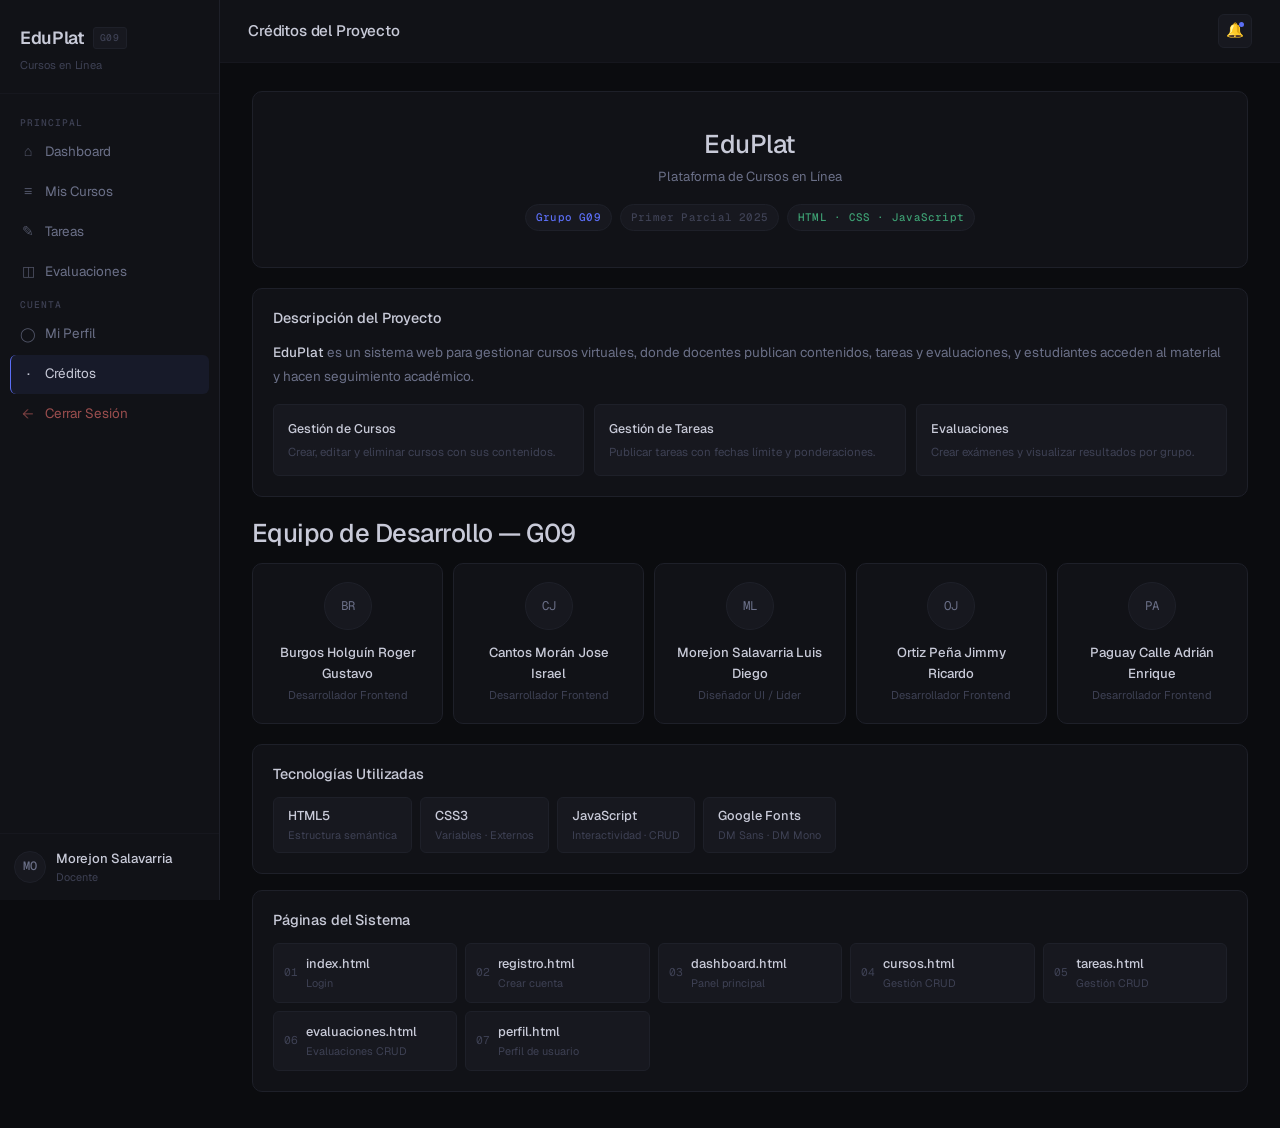
==== Creditos.html @ 410a4b54 "Add files via upload" ====
<!DOCTYPE html>
<html lang="es">
<head>
  <meta charset="UTF-8" />
  <meta name="viewport" content="width=device-width, initial-scale=1.0" />
  <title>EduPlat — Créditos</title>
  <link rel="stylesheet" href="styles.css" />
  <style>
    .member-card {
      background: var(--surface);
      border: 1px solid var(--border);
      border-radius: var(--radius);
      padding: 18px;
      text-align: center;
      transition: border-color var(--transition);
    }
    .member-card:hover { border-color: #1e2022; }
    .member-avatar {
      width: 48px; height: 48px;
      border-radius: 50%;
      margin: 0 auto 12px;
      display: flex; align-items: center; justify-content: center;
      font-family: var(--font-mono);
      font-weight: 400;
      font-size: 0.78rem;
      color: var(--text-dim);
      background: var(--surface2);
      border: 1px solid var(--border);
    }
    .member-name { font-size: 0.82rem; font-weight: 500; margin-bottom: 3px; color: var(--text); }
    .member-role { font-size: 0.7rem; color: var(--text-muted); }
  </style>
</head>
<body>
<div class="app-layout">

  <aside class="sidebar">
    <div class="sidebar-logo">
      <div class="logo-mark">EduPlat <span>G09</span></div>
      <p>Cursos en Línea</p>
    </div>
    <nav class="sidebar-nav">
      <span class="nav-section-label">Principal</span>
      <a href="Dashboard.html" class="nav-item"><span class="icon">⌂</span> Dashboard</a>
      <a href="Cursos.html" class="nav-item"><span class="icon">≡</span> Mis Cursos</a>
      <a href="Tareas.html" class="nav-item"><span class="icon">✎</span> Tareas</a>
      <a href="Evaluaciones.html" class="nav-item"><span class="icon">◫</span> Evaluaciones</a>
      <span class="nav-section-label">Cuenta</span>
      <a href="Perfil.html" class="nav-item"><span class="icon">◯</span> Mi Perfil</a>
      <a href="Creditos.html" class="nav-item active"><span class="icon">·</span> Créditos</a>
      <a href="Index.html" class="nav-item" style="color:var(--danger);"><span class="icon">←</span> Cerrar Sesión</a>
    </nav>
    <div class="sidebar-user">
      <div class="avatar">MO</div>
      <div class="sidebar-user-info">
        <div class="name">Morejon Salavarria</div>
        <div class="role">Docente</div>
      </div>
    </div>
  </aside>

  <main class="main-content">
    <div class="topbar">
      <span class="topbar-title">Créditos del Proyecto</span>
      <div class="topbar-actions">
        <div class="notif-btn">🔔<span class="notif-dot"></span></div>
      </div>
    </div>

    <div class="page-body">

      <div class="card fade-in" style="margin-bottom:20px;padding:36px 32px;text-align:center;">
        <h1 style="font-size:1.6rem;margin-bottom:6px;">EduPlat</h1>
        <p style="font-size:0.82rem;margin-bottom:16px;">Plataforma de Cursos en Línea</p>
        <div style="display:flex;justify-content:center;gap:8px;flex-wrap:wrap;">
          <span class="badge badge-blue" style="padding:4px 10px;">Grupo G09</span>
          <span class="badge badge-muted" style="padding:4px 10px;">Primer Parcial 2025</span>
          <span class="badge badge-green" style="padding:4px 10px;">HTML · CSS · JavaScript</span>
        </div>
      </div>

      <div class="card fade-in fade-in-1" style="margin-bottom:20px;">
        <h3 class="card-title" style="margin-bottom:14px;">Descripción del Proyecto</h3>
        <p style="line-height:1.75;font-size:0.84rem;">
          <strong style="color:var(--text);font-weight:500;">EduPlat</strong> es un sistema web para gestionar cursos virtuales, donde docentes publican contenidos, tareas y evaluaciones, y estudiantes acceden al material y hacen seguimiento académico.
        </p>
        <div style="margin-top:16px;display:grid;grid-template-columns:repeat(3,1fr);gap:10px;">
          <div style="background:var(--surface2);border:1px solid var(--border);border-radius:var(--radius-sm);padding:14px;">
            <div style="font-size:0.78rem;font-weight:500;margin-bottom:4px;color:var(--text);">Gestión de Cursos</div>
            <div style="font-size:0.72rem;color:var(--text-muted);">Crear, editar y eliminar cursos con sus contenidos.</div>
          </div>
          <div style="background:var(--surface2);border:1px solid var(--border);border-radius:var(--radius-sm);padding:14px;">
            <div style="font-size:0.78rem;font-weight:500;margin-bottom:4px;color:var(--text);">Gestión de Tareas</div>
            <div style="font-size:0.72rem;color:var(--text-muted);">Publicar tareas con fechas límite y ponderaciones.</div>
          </div>
          <div style="background:var(--surface2);border:1px solid var(--border);border-radius:var(--radius-sm);padding:14px;">
            <div style="font-size:0.78rem;font-weight:500;margin-bottom:4px;color:var(--text);">Evaluaciones</div>
            <div style="font-size:0.72rem;color:var(--text-muted);">Crear exámenes y visualizar resultados por grupo.</div>
          </div>
        </div>
      </div>

      <div class="fade-in fade-in-2">
        <div class="section-header" style="margin-bottom:14px;">
          <h2>Equipo de Desarrollo — G09</h2>
        </div>
        <div style="display:grid;grid-template-columns:repeat(auto-fill,minmax(160px,1fr));gap:10px;">
          <div class="member-card">
            <div class="member-avatar">BR</div>
            <div class="member-name">Burgos Holguín Roger Gustavo</div>
            <div class="member-role">Desarrollador Frontend</div>
          </div>
          <div class="member-card">
            <div class="member-avatar">CJ</div>
            <div class="member-name">Cantos Morán Jose Israel</div>
            <div class="member-role">Desarrollador Frontend</div>
          </div>
          <div class="member-card">
            <div class="member-avatar">ML</div>
            <div class="member-name">Morejon Salavarria Luis Diego</div>
            <div class="member-role">Diseñador UI / Líder</div>
          </div>
          <div class="member-card">
            <div class="member-avatar">OJ</div>
            <div class="member-name">Ortiz Peña Jimmy Ricardo</div>
            <div class="member-role">Desarrollador Frontend</div>
          </div>
          <div class="member-card">
            <div class="member-avatar">PA</div>
            <div class="member-name">Paguay Calle Adrián Enrique</div>
            <div class="member-role">Desarrollador Frontend</div>
          </div>
        </div>
      </div>

      <div class="card fade-in" style="margin-top:20px;">
        <h3 class="card-title" style="margin-bottom:14px;">Tecnologías Utilizadas</h3>
        <div style="display:flex;flex-wrap:wrap;gap:8px;">
          <div style="background:var(--surface2);border:1px solid var(--border);border-radius:var(--radius-sm);padding:8px 14px;">
            <div style="font-size:0.8rem;font-weight:500;color:var(--text);">HTML5</div>
            <div style="font-size:0.68rem;color:var(--text-muted);">Estructura semántica</div>
          </div>
          <div style="background:var(--surface2);border:1px solid var(--border);border-radius:var(--radius-sm);padding:8px 14px;">
            <div style="font-size:0.8rem;font-weight:500;color:var(--text);">CSS3</div>
            <div style="font-size:0.68rem;color:var(--text-muted);">Variables · Externos</div>
          </div>
          <div style="background:var(--surface2);border:1px solid var(--border);border-radius:var(--radius-sm);padding:8px 14px;">
            <div style="font-size:0.8rem;font-weight:500;color:var(--text);">JavaScript</div>
            <div style="font-size:0.68rem;color:var(--text-muted);">Interactividad · CRUD</div>
          </div>
          <div style="background:var(--surface2);border:1px solid var(--border);border-radius:var(--radius-sm);padding:8px 14px;">
            <div style="font-size:0.8rem;font-weight:500;color:var(--text);">Google Fonts</div>
            <div style="font-size:0.68rem;color:var(--text-muted);">DM Sans · DM Mono</div>
          </div>
        </div>
      </div>

      <div class="card fade-in" style="margin-top:16px;margin-bottom:8px;">
        <h3 class="card-title" style="margin-bottom:14px;">Páginas del Sistema</h3>
        <div style="display:grid;grid-template-columns:repeat(auto-fill,minmax(180px,1fr));gap:8px;">
          <a href="Index.html" style="display:flex;align-items:center;gap:8px;background:var(--surface2);border:1px solid var(--border);border-radius:var(--radius-sm);padding:10px;color:var(--text);transition:border-color 0.12s;" onmouseover="this.style.borderColor='#252830'" onmouseout="this.style.borderColor='var(--border)'">
            <span style="font-size:0.7rem;font-family:var(--font-mono);color:var(--text-muted);">01</span>
            <div><div style="font-size:0.8rem;font-weight:500;">index.html</div><div style="font-size:0.68rem;color:var(--text-muted);">Login</div></div>
          </a>
          <a href="Registro.html" style="display:flex;align-items:center;gap:8px;background:var(--surface2);border:1px solid var(--border);border-radius:var(--radius-sm);padding:10px;color:var(--text);transition:border-color 0.12s;" onmouseover="this.style.borderColor='#252830'" onmouseout="this.style.borderColor='var(--border)'">
            <span style="font-size:0.7rem;font-family:var(--font-mono);color:var(--text-muted);">02</span>
            <div><div style="font-size:0.8rem;font-weight:500;">registro.html</div><div style="font-size:0.68rem;color:var(--text-muted);">Crear cuenta</div></div>
          </a>
          <a href="Dashboard.html" style="display:flex;align-items:center;gap:8px;background:var(--surface2);border:1px solid var(--border);border-radius:var(--radius-sm);padding:10px;color:var(--text);transition:border-color 0.12s;" onmouseover="this.style.borderColor='#252830'" onmouseout="this.style.borderColor='var(--border)'">
            <span style="font-size:0.7rem;font-family:var(--font-mono);color:var(--text-muted);">03</span>
            <div><div style="font-size:0.8rem;font-weight:500;">dashboard.html</div><div style="font-size:0.68rem;color:var(--text-muted);">Panel principal</div></div>
          </a>
          <a href="Cursos.html" style="display:flex;align-items:center;gap:8px;background:var(--surface2);border:1px solid var(--border);border-radius:var(--radius-sm);padding:10px;color:var(--text);transition:border-color 0.12s;" onmouseover="this.style.borderColor='#252830'" onmouseout="this.style.borderColor='var(--border)'">
            <span style="font-size:0.7rem;font-family:var(--font-mono);color:var(--text-muted);">04</span>
            <div><div style="font-size:0.8rem;font-weight:500;">cursos.html</div><div style="font-size:0.68rem;color:var(--text-muted);">Gestión CRUD</div></div>
          </a>
          <a href="Tareas.html" style="display:flex;align-items:center;gap:8px;background:var(--surface2);border:1px solid var(--border);border-radius:var(--radius-sm);padding:10px;color:var(--text);transition:border-color 0.12s;" onmouseover="this.style.borderColor='#252830'" onmouseout="this.style.borderColor='var(--border)'">
            <span style="font-size:0.7rem;font-family:var(--font-mono);color:var(--text-muted);">05</span>
            <div><div style="font-size:0.8rem;font-weight:500;">tareas.html</div><div style="font-size:0.68rem;color:var(--text-muted);">Gestión CRUD</div></div>
          </a>
          <a href="Evaluaciones.html" style="display:flex;align-items:center;gap:8px;background:var(--surface2);border:1px solid var(--border);border-radius:var(--radius-sm);padding:10px;color:var(--text);transition:border-color 0.12s;" onmouseover="this.style.borderColor='#252830'" onmouseout="this.style.borderColor='var(--border)'">
            <span style="font-size:0.7rem;font-family:var(--font-mono);color:var(--text-muted);">06</span>
            <div><div style="font-size:0.8rem;font-weight:500;">evaluaciones.html</div><div style="font-size:0.68rem;color:var(--text-muted);">Evaluaciones CRUD</div></div>
          </a>
          <a href="Perfil.html" style="display:flex;align-items:center;gap:8px;background:var(--surface2);border:1px solid var(--border);border-radius:var(--radius-sm);padding:10px;color:var(--text);transition:border-color 0.12s;" onmouseover="this.style.borderColor='#252830'" onmouseout="this.style.borderColor='var(--border)'">
            <span style="font-size:0.7rem;font-family:var(--font-mono);color:var(--text-muted);">07</span>
            <div><div style="font-size:0.8rem;font-weight:500;">perfil.html</div><div style="font-size:0.68rem;color:var(--text-muted);">Perfil de usuario</div></div>
          </a>
        </div>
      </div>

    </div>
  </main>
</div>
</body>
</html>
---- styles.css ----
/* ============================================================
   PLATAFORMA DE CURSOS — G09
   Estilos Globales · Versión Minimal
   ============================================================ */

@import url('https://fonts.googleapis.com/css2?family=Geist:wght@300;400;500;600&family=Geist+Mono:wght@400;500&display=swap');

/* ── Variables ─────────────────────────────────────────────── */
:root {
  --bg:          #0b0c0f;
  --surface:     #111217;
  --surface2:    #17181f;
  --border:      #1e2029;
  --border-soft: #16171e;
  --accent:      #5b6ef5;
  --accent-dim:  rgba(91,110,245,0.08);
  --gold:        #b8943f;
  --success:     #3d9e72;
  --danger:      #9b4e4e;
  --warning:     #b07e2e;
  --text:        #c8cad8;
  --text-muted:  #3e4154;
  --text-dim:    #6b7088;
  --font-head:   'Geist', sans-serif;
  --font-body:   'Geist', sans-serif;
  --font-mono:   'Geist Mono', monospace;
  --radius:      10px;
  --radius-sm:   6px;
  --shadow:      0 1px 8px rgba(0,0,0,0.25);
  --transition:  0.14s ease;
}

/* ── Reset ─────────────────────────────────────────────────── */
*, *::before, *::after { box-sizing: border-box; margin: 0; padding: 0; }
html { scroll-behavior: smooth; }
body {
  background: var(--bg);
  color: var(--text);
  font-family: var(--font-body);
  font-size: 14px;
  line-height: 1.6;
  min-height: 100vh;
  -webkit-font-smoothing: antialiased;
}
a { color: var(--accent); text-decoration: none; transition: opacity var(--transition); }
a:hover { opacity: 0.75; }
img { max-width: 100%; display: block; }
ul { list-style: none; }

/* ── Typography ────────────────────────────────────────────── */
h1, h2, h3, h4, h5 {
  font-family: var(--font-head);
  font-weight: 500;
  line-height: 1.25;
  color: var(--text);
  letter-spacing: -0.02em;
}
h1 { font-size: clamp(1.5rem, 3vw, 2.2rem); }
h2 { font-size: clamp(1.15rem, 2.5vw, 1.6rem); }
h3 { font-size: 1.05rem; }
h4 { font-size: 0.9rem; font-weight: 500; }
p  { color: var(--text-dim); line-height: 1.65; }

/* ── Layout Helpers ────────────────────────────────────────── */
.container { max-width: 1160px; margin: 0 auto; padding: 0 24px; }
.flex { display: flex; }
.flex-center { display: flex; align-items: center; justify-content: center; }
.gap-8  { gap: 8px; }
.gap-12 { gap: 12px; }
.gap-16 { gap: 16px; }
.gap-24 { gap: 24px; }
.mt-8  { margin-top: 8px; }
.mt-16 { margin-top: 16px; }
.mt-24 { margin-top: 24px; }
.mb-24 { margin-bottom: 24px; }

/* ── App Layout ────────────────────────────────────────────── */
.app-layout {
  display: grid;
  grid-template-columns: 220px 1fr;
  min-height: 100vh;
}

/* ── Sidebar ───────────────────────────────────────────────── */
.sidebar {
  background: var(--surface);
  border-right: 1px solid var(--border);
  padding: 0;
  display: flex;
  flex-direction: column;
  position: sticky;
  top: 0;
  height: 100vh;
  overflow-y: auto;
}
.sidebar-logo {
  padding: 24px 20px 18px;
  border-bottom: 1px solid var(--border-soft);
}
.sidebar-logo .logo-mark {
  font-family: var(--font-head);
  font-size: 1.1rem;
  font-weight: 600;
  color: var(--text);
  display: flex;
  align-items: center;
  gap: 8px;
  letter-spacing: -0.02em;
}
.sidebar-logo .logo-mark span {
  background: var(--surface2);
  border: 1px solid var(--border);
  color: var(--text-muted);
  font-size: 0.6rem;
  padding: 2px 6px;
  border-radius: 3px;
  font-weight: 500;
  letter-spacing: 0.08em;
  font-family: var(--font-mono);
}
.sidebar-logo p {
  font-size: 0.7rem;
  color: var(--text-muted);
  margin-top: 4px;
}
.sidebar-nav {
  flex: 1;
  padding: 16px 10px;
}
.nav-section-label {
  font-size: 0.6rem;
  letter-spacing: 0.1em;
  text-transform: uppercase;
  color: var(--text-muted);
  padding: 0 10px;
  margin: 18px 0 6px;
  font-weight: 500;
  font-family: var(--font-mono);
}
.nav-item {
  display: flex;
  align-items: center;
  gap: 9px;
  padding: 8px 10px;
  border-radius: var(--radius-sm);
  color: var(--text-dim);
  font-size: 0.84rem;
  font-weight: 400;
  cursor: pointer;
  transition: all var(--transition);
  margin-bottom: 1px;
}
.nav-item:hover { background: var(--surface2); color: var(--text); }
.nav-item.active {
  background: var(--accent-dim);
  color: var(--text);
  border-left: 1.5px solid var(--accent);
  padding-left: 9px;
}
.nav-item .icon { width: 16px; text-align: center; font-size: 0.9rem; flex-shrink: 0; opacity: 0.7; }
.nav-item.active .icon { opacity: 1; }
.sidebar-user {
  padding: 14px;
  border-top: 1px solid var(--border-soft);
  display: flex;
  align-items: center;
  gap: 10px;
}
.avatar {
  width: 32px; height: 32px;
  border-radius: 50%;
  background: var(--surface2);
  border: 1px solid var(--border);
  display: flex; align-items: center; justify-content: center;
  font-family: var(--font-mono);
  font-weight: 500;
  font-size: 0.75rem;
  color: var(--text-dim);
  flex-shrink: 0;
}
.avatar.lg { width: 60px; height: 60px; font-size: 1.2rem; }
.sidebar-user-info .name { font-size: 0.82rem; font-weight: 500; color: var(--text); }
.sidebar-user-info .role { font-size: 0.68rem; color: var(--text-muted); }

/* ── Main Content ──────────────────────────────────────────── */
.main-content { padding: 0; overflow-x: hidden; }
.topbar {
  background: var(--surface);
  border-bottom: 1px solid var(--border-soft);
  padding: 14px 28px;
  display: flex;
  align-items: center;
  justify-content: space-between;
  position: sticky;
  top: 0;
  z-index: 100;
}
.topbar-title {
  font-family: var(--font-head);
  font-weight: 500;
  font-size: 0.95rem;
  letter-spacing: -0.01em;
}
.topbar-actions { display: flex; align-items: center; gap: 10px; }
.page-body { padding: 28px 32px; }

/* ── Cards ─────────────────────────────────────────────────── */
.card {
  background: var(--surface);
  border: 1px solid var(--border);
  border-radius: var(--radius);
  padding: 20px;
  transition: border-color var(--transition);
}
.card:hover { border-color: #23253a; }
.card-sm { padding: 14px; }
.card-header {
  display: flex;
  align-items: center;
  justify-content: space-between;
  margin-bottom: 18px;
}
.card-title { font-size: 0.9rem; font-weight: 500; letter-spacing: -0.01em; }

/* ── Stats Grid ────────────────────────────────────────────── */
.stats-grid {
  display: grid;
  grid-template-columns: repeat(auto-fit, minmax(190px, 1fr));
  gap: 12px;
  margin-bottom: 24px;
}
.stat-card {
  background: var(--surface);
  border: 1px solid var(--border);
  border-radius: var(--radius);
  padding: 18px;
  display: flex;
  flex-direction: column;
  gap: 6px;
}
.stat-icon {
  width: 32px; height: 32px;
  border-radius: var(--radius-sm);
  display: flex; align-items: center; justify-content: center;
  font-size: 0.95rem;
  margin-bottom: 2px;
  background: var(--surface2);
  border: 1px solid var(--border);
}
.stat-icon.blue  { color: var(--accent); }
.stat-icon.gold  { color: var(--gold); }
.stat-icon.green { color: var(--success); }
.stat-icon.red   { color: var(--danger); }
.stat-value {
  font-family: var(--font-mono);
  font-size: 1.7rem;
  font-weight: 400;
  color: var(--text);
  line-height: 1;
  letter-spacing: -0.03em;
}
.stat-label { font-size: 0.75rem; color: var(--text-muted); }

/* ── Buttons ───────────────────────────────────────────────── */
.btn {
  display: inline-flex;
  align-items: center;
  gap: 6px;
  padding: 7px 14px;
  border-radius: var(--radius-sm);
  font-family: var(--font-body);
  font-size: 0.82rem;
  font-weight: 400;
  cursor: pointer;
  border: none;
  transition: all var(--transition);
  white-space: nowrap;
}
.btn-primary { background: var(--accent); color: #fff; }
.btn-primary:hover { background: #4c5fe0; color: #fff; opacity: 1; }
.btn-ghost {
  background: transparent;
  color: var(--text-dim);
  border: 1px solid var(--border);
}
.btn-ghost:hover { background: var(--surface2); color: var(--text); }
.btn-danger  { background: transparent; color: var(--danger);  border: 1px solid var(--border); }
.btn-danger:hover  { border-color: var(--danger); background: var(--surface2); }
.btn-success { background: transparent; color: var(--success); border: 1px solid var(--border); }
.btn-success:hover { border-color: var(--success); background: var(--surface2); }
.btn-warning { background: transparent; color: var(--warning); border: 1px solid var(--border); }
.btn-warning:hover { border-color: var(--warning); background: var(--surface2); }
.btn-sm   { padding: 5px 10px; font-size: 0.76rem; }
.btn-icon { padding: 7px; border-radius: var(--radius-sm); }

/* ── Forms ─────────────────────────────────────────────────── */
.form-group { margin-bottom: 16px; }
.form-label {
  display: block;
  font-size: 0.76rem;
  font-weight: 400;
  color: var(--text-dim);
  margin-bottom: 5px;
  letter-spacing: 0.01em;
}
.form-control {
  width: 100%;
  background: var(--surface2);
  border: 1px solid var(--border);
  border-radius: var(--radius-sm);
  padding: 9px 12px;
  color: var(--text);
  font-family: var(--font-body);
  font-size: 0.84rem;
  transition: border-color var(--transition);
  outline: none;
}
.form-control:focus { border-color: var(--accent); }
.form-control::placeholder { color: var(--text-muted); }
select.form-control { cursor: pointer; }
textarea.form-control { resize: vertical; min-height: 90px; }
.form-grid { display: grid; grid-template-columns: 1fr 1fr; gap: 14px; }
.form-actions { display: flex; gap: 10px; justify-content: flex-end; margin-top: 22px; }

/* ── Tables ────────────────────────────────────────────────── */
.table-wrapper { overflow-x: auto; }
table { width: 100%; border-collapse: collapse; font-size: 0.84rem; }
thead th {
  text-align: left;
  padding: 10px 14px;
  font-size: 0.68rem;
  font-weight: 500;
  text-transform: uppercase;
  letter-spacing: 0.08em;
  color: var(--text-muted);
  border-bottom: 1px solid var(--border);
  font-family: var(--font-mono);
}
tbody tr {
  border-bottom: 1px solid var(--border-soft);
  transition: background var(--transition);
}
tbody tr:hover { background: var(--surface2); }
tbody td {
  padding: 12px 14px;
  color: var(--text-dim);
  vertical-align: middle;
}
.td-main { color: var(--text); font-weight: 500; }
.table-actions { display: flex; gap: 5px; }

/* ── Badges ────────────────────────────────────────────────── */
.badge {
  display: inline-flex;
  align-items: center;
  padding: 2px 8px;
  border-radius: 100px;
  font-size: 0.68rem;
  font-weight: 500;
  letter-spacing: 0.02em;
  background: var(--surface2);
  border: 1px solid var(--border);
  font-family: var(--font-mono);
}
.badge-blue  { color: var(--accent); }
.badge-green { color: var(--success); }
.badge-red   { color: var(--danger); }
.badge-gold  { color: var(--gold); }
.badge-muted { color: var(--text-muted); }

/* ── Progress ──────────────────────────────────────────────── */
.progress-bar {
  height: 3px;
  background: var(--surface2);
  border-radius: 2px;
  overflow: hidden;
  margin-top: 5px;
}
.progress-fill {
  height: 100%;
  border-radius: 2px;
  background: var(--accent);
  transition: width 0.5s ease;
}
.progress-fill.green { background: var(--success); }
.progress-fill.gold  { background: var(--gold); }

/* ── Modal ─────────────────────────────────────────────────── */
.modal-overlay {
  display: none;
  position: fixed; inset: 0;
  background: rgba(0,0,0,0.55);
  z-index: 1000;
  align-items: center;
  justify-content: center;
  backdrop-filter: blur(2px);
}
.modal-overlay.open { display: flex; }
.modal {
  background: var(--surface);
  border: 1px solid var(--border);
  border-radius: 12px;
  padding: 28px;
  width: 100%;
  max-width: 500px;
  box-shadow: var(--shadow);
  animation: slideUp 0.18s ease;
}
.modal-header {
  display: flex;
  justify-content: space-between;
  align-items: flex-start;
  margin-bottom: 20px;
}
.modal-close {
  background: none; border: none;
  color: var(--text-muted); cursor: pointer;
  font-size: 1rem; padding: 4px;
  transition: color var(--transition);
}
.modal-close:hover { color: var(--text); }
@keyframes slideUp {
  from { transform: translateY(10px); opacity: 0; }
  to   { transform: translateY(0);    opacity: 1; }
}

/* ── Breadcrumb ────────────────────────────────────────────── */
.breadcrumb {
  display: flex; align-items: center; gap: 6px;
  font-size: 0.76rem; color: var(--text-muted);
  margin-bottom: 18px;
  font-family: var(--font-mono);
}
.breadcrumb a { color: var(--text-muted); }
.breadcrumb a:hover { color: var(--text-dim); opacity: 1; }
.breadcrumb .current { color: var(--text-dim); }

/* ── Search Bar ────────────────────────────────────────────── */
.search-bar {
  display: flex;
  align-items: center;
  gap: 7px;
  background: var(--surface2);
  border: 1px solid var(--border);
  border-radius: var(--radius-sm);
  padding: 7px 12px;
  transition: border-color var(--transition);
}
.search-bar:focus-within { border-color: #2a2d40; }
.search-bar input {
  background: none; border: none; outline: none;
  color: var(--text); font-family: var(--font-body);
  font-size: 0.84rem; min-width: 160px;
}
.search-bar input::placeholder { color: var(--text-muted); }
.search-icon { color: var(--text-muted); font-size: 0.82rem; }

/* ── Notification Btn ──────────────────────────────────────── */
.notif-btn {
  position: relative;
  background: var(--surface2);
  border: 1px solid var(--border);
  border-radius: var(--radius-sm);
  width: 34px; height: 34px;
  display: flex; align-items: center; justify-content: center;
  cursor: pointer; color: var(--text-dim);
  font-size: 0.9rem; transition: all var(--transition);
}
.notif-btn:hover { color: var(--text); }
.notif-dot {
  position: absolute; top: 7px; right: 7px;
  width: 5px; height: 5px;
  background: var(--accent);
  border-radius: 50%;
}

/* ── Course Card ───────────────────────────────────────────── */
.courses-grid {
  display: grid;
  grid-template-columns: repeat(auto-fill, minmax(260px, 1fr));
  gap: 16px;
}
.course-card {
  background: var(--surface);
  border: 1px solid var(--border);
  border-radius: var(--radius);
  overflow: hidden;
  transition: border-color var(--transition);
  cursor: pointer;
}
.course-card:hover { border-color: #23253a; }
.course-thumb {
  height: 100px;
  display: flex; align-items: center; justify-content: center;
  font-size: 2rem;
  background: var(--surface2);
  border-bottom: 1px solid var(--border-soft);
}
.course-body { padding: 16px; }
.course-meta {
  display: flex; align-items: center; justify-content: space-between;
  margin-bottom: 6px;
}
.course-title { font-size: 0.88rem; font-weight: 500; margin-bottom: 5px; letter-spacing: -0.01em; }
.course-desc  { font-size: 0.76rem; color: var(--text-muted); margin-bottom: 10px; line-height: 1.5; }
.course-footer {
  display: flex; align-items: center; justify-content: space-between;
  padding-top: 10px; border-top: 1px solid var(--border-soft);
  font-size: 0.74rem; color: var(--text-muted);
  font-family: var(--font-mono);
}

/* ── Tab Nav ───────────────────────────────────────────────── */
.tab-nav {
  display: flex; gap: 2px;
  background: var(--surface2);
  border-radius: var(--radius-sm);
  padding: 3px;
  margin-bottom: 22px;
  width: fit-content;
  border: 1px solid var(--border);
}
.tab-btn {
  padding: 6px 16px;
  border-radius: 5px;
  font-size: 0.8rem; font-weight: 400;
  cursor: pointer; border: none;
  background: transparent;
  color: var(--text-muted);
  font-family: var(--font-body);
  transition: all var(--transition);
}
.tab-btn.active {
  background: var(--surface);
  color: var(--text);
  box-shadow: 0 1px 3px rgba(0,0,0,0.2);
}

/* ── Section Header ────────────────────────────────────────── */
.section-header {
  display: flex; align-items: center; justify-content: space-between;
  margin-bottom: 18px;
}

/* ── Login Page ────────────────────────────────────────────── */
.login-page {
  min-height: 100vh;
  display: grid;
  grid-template-columns: 1fr 1fr;
}
.login-left {
  background: var(--surface);
  display: flex; align-items: center; justify-content: center;
  padding: 60px 44px;
  border-right: 1px solid var(--border);
}
.login-box { width: 100%; max-width: 360px; }
.login-logo {
  font-family: var(--font-head);
  font-size: 1.3rem; font-weight: 600;
  margin-bottom: 6px;
  letter-spacing: -0.03em;
}
.login-logo em { color: var(--accent); font-style: normal; }
.login-tagline { color: var(--text-muted); font-size: 0.82rem; margin-bottom: 36px; }
.login-right {
  background: var(--bg);
  display: flex; flex-direction: column;
  align-items: center; justify-content: center;
  padding: 60px;
  position: relative;
  overflow: hidden;
}
.login-hero-text { position: relative; z-index: 1; text-align: center; }
.login-hero-text h2 { font-size: 1.7rem; margin-bottom: 12px; letter-spacing: -0.03em; }
.login-hero-text p { color: var(--text-muted); max-width: 280px; margin: 0 auto; font-size: 0.84rem; }
.feature-list { margin-top: 36px; display: flex; flex-direction: column; gap: 8px; }
.feature-item {
  display: flex; align-items: center; gap: 10px;
  background: var(--surface);
  border: 1px solid var(--border);
  border-radius: var(--radius-sm);
  padding: 10px 14px;
}
.feature-item .fi { font-size: 1rem; opacity: 0.7; }
.feature-item p { font-size: 0.78rem; color: var(--text-dim); margin: 0; }
.divider { height: 1px; background: var(--border); margin: 20px 0; }

/* ── Profile Page ──────────────────────────────────────────── */
.profile-header {
  background: var(--surface);
  border: 1px solid var(--border);
  border-radius: var(--radius);
  padding: 28px;
  display: flex; align-items: center; gap: 20px;
  margin-bottom: 20px;
}
.profile-info h2 { margin-bottom: 3px; }
.profile-info p { font-size: 0.84rem; margin-bottom: 10px; }
.profile-tags { display: flex; gap: 6px; flex-wrap: wrap; }

/* ── Responsive ────────────────────────────────────────────── */
@media (max-width: 900px) {
  .app-layout { grid-template-columns: 1fr; }
  .sidebar { display: none; }
  .login-page { grid-template-columns: 1fr; }
  .login-right { display: none; }
  .form-grid { grid-template-columns: 1fr; }
  .page-body { padding: 18px; }
}

/* ── Animations ────────────────────────────────────────────── */
@keyframes fadeIn {
  from { opacity: 0; transform: translateY(6px); }
  to   { opacity: 1; transform: translateY(0); }
}
.fade-in   { animation: fadeIn 0.3s ease both; }
.fade-in-1 { animation-delay: 0.04s; }
.fade-in-2 { animation-delay: 0.08s; }
.fade-in-3 { animation-delay: 0.12s; }
.fade-in-4 { animation-delay: 0.16s; }
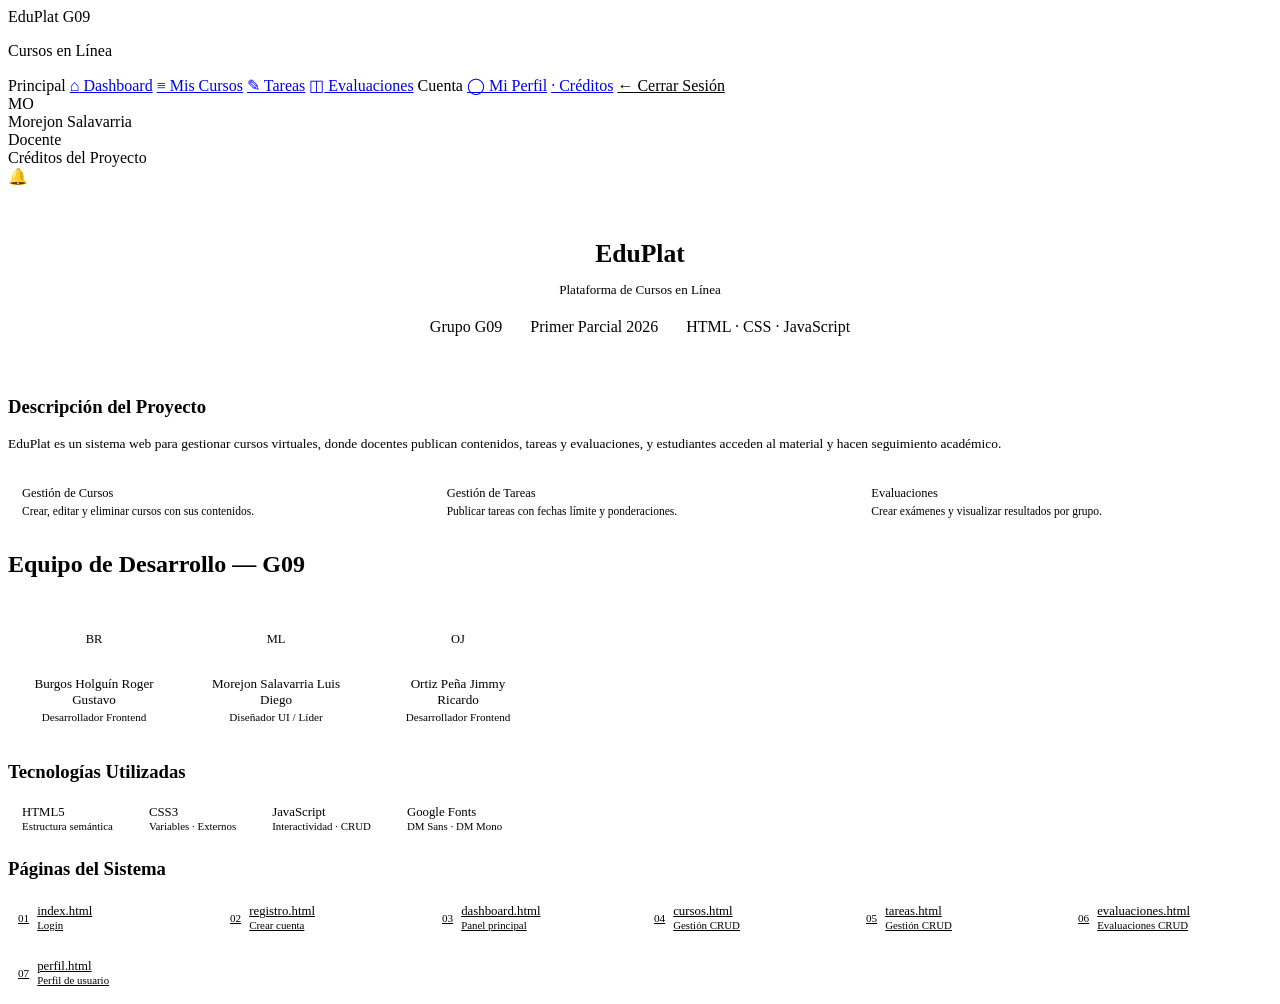
==== commit 5885dcee: "Add files via upload" ====
--- a/Creditos.html
+++ b/Creditos.html
@@ -4,7 +4,7 @@
   <meta charset="UTF-8" />
   <meta name="viewport" content="width=device-width, initial-scale=1.0" />
   <title>EduPlat — Créditos</title>
-  <link rel="stylesheet" href="styles.css" />
+  <link rel="stylesheet" href="CSS/styles.css" />
   <style>
     .member-card {
       background: var(--surface);
@@ -74,7 +74,7 @@
         <p style="font-size:0.82rem;margin-bottom:16px;">Plataforma de Cursos en Línea</p>
         <div style="display:flex;justify-content:center;gap:8px;flex-wrap:wrap;">
           <span class="badge badge-blue" style="padding:4px 10px;">Grupo G09</span>
-          <span class="badge badge-muted" style="padding:4px 10px;">Primer Parcial 2025</span>
+          <span class="badge badge-muted" style="padding:4px 10px;">Primer Parcial 2026</span>
           <span class="badge badge-green" style="padding:4px 10px;">HTML · CSS · JavaScript</span>
         </div>
       </div>
@@ -111,11 +111,6 @@
             <div class="member-role">Desarrollador Frontend</div>
           </div>
           <div class="member-card">
-            <div class="member-avatar">CJ</div>
-            <div class="member-name">Cantos Morán Jose Israel</div>
-            <div class="member-role">Desarrollador Frontend</div>
-          </div>
-          <div class="member-card">
             <div class="member-avatar">ML</div>
             <div class="member-name">Morejon Salavarria Luis Diego</div>
             <div class="member-role">Diseñador UI / Líder</div>
@@ -123,11 +118,6 @@
           <div class="member-card">
             <div class="member-avatar">OJ</div>
             <div class="member-name">Ortiz Peña Jimmy Ricardo</div>
-            <div class="member-role">Desarrollador Frontend</div>
-          </div>
-          <div class="member-card">
-            <div class="member-avatar">PA</div>
-            <div class="member-name">Paguay Calle Adrián Enrique</div>
             <div class="member-role">Desarrollador Frontend</div>
           </div>
         </div>
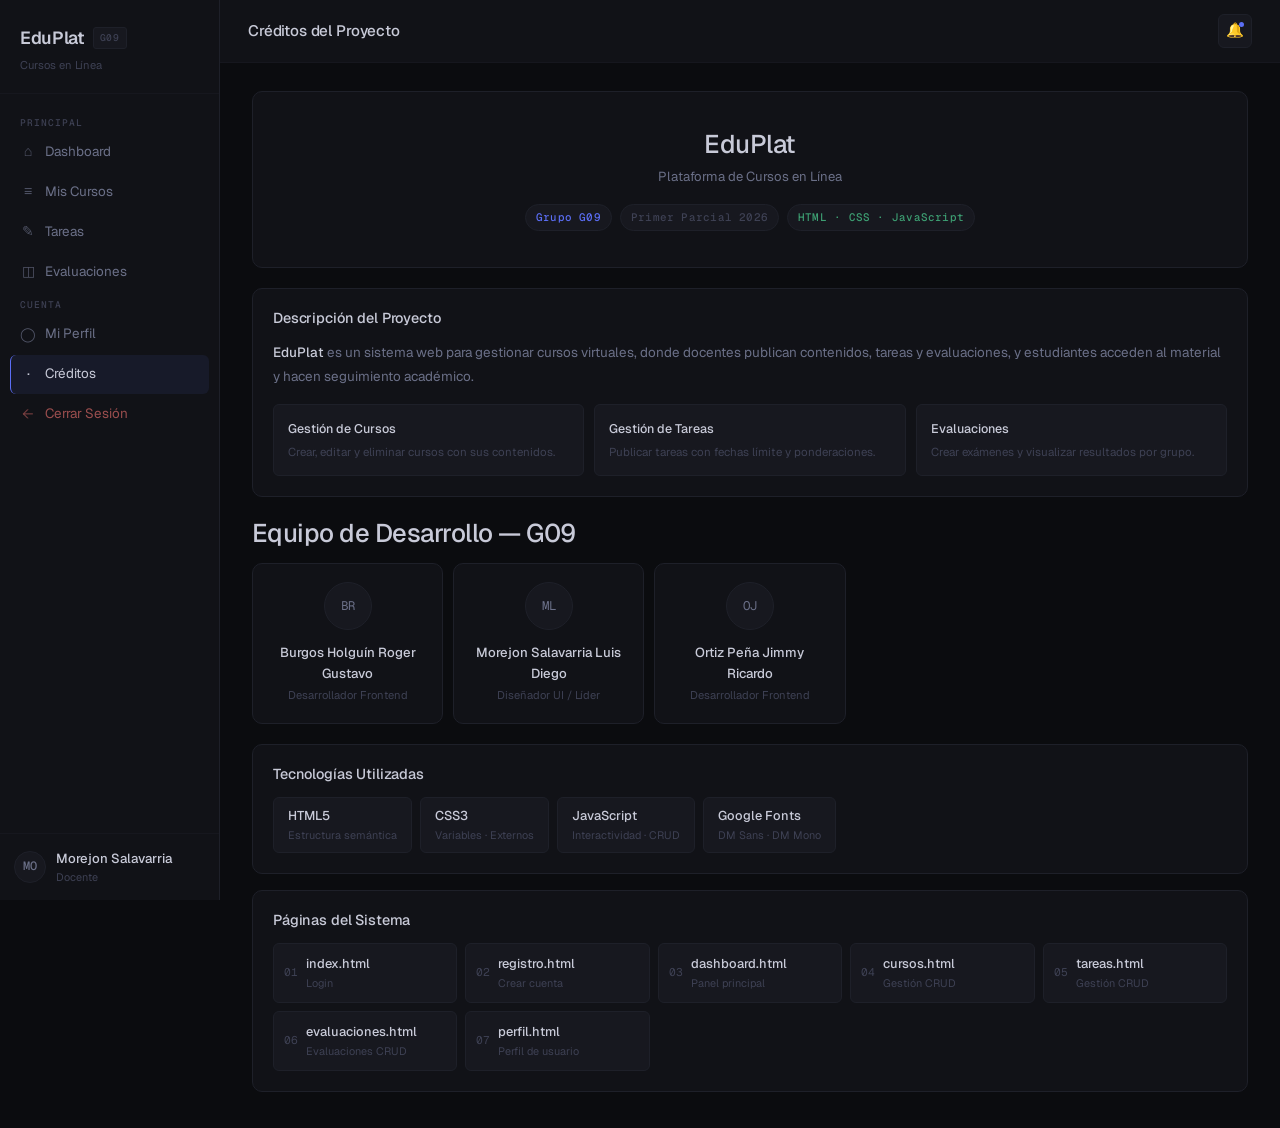
==== commit d89dcdf4: "Update Creditos.html" ====
--- a/Creditos.html
+++ b/Creditos.html
@@ -48,7 +48,7 @@
       <span class="nav-section-label">Cuenta</span>
       <a href="Perfil.html" class="nav-item"><span class="icon">◯</span> Mi Perfil</a>
       <a href="Creditos.html" class="nav-item active"><span class="icon">·</span> Créditos</a>
-      <a href="Index.html" class="nav-item" style="color:var(--danger);"><span class="icon">←</span> Cerrar Sesión</a>
+      <a href="index.html" class="nav-item" style="color:var(--danger);"><span class="icon">←</span> Cerrar Sesión</a>
     </nav>
     <div class="sidebar-user">
       <div class="avatar">MO</div>
@@ -183,4 +183,4 @@
   </main>
 </div>
 </body>
-</html>+</html>
--- a/CSS/styles.css
+++ b/CSS/styles.css
@@ -0,0 +1,621 @@
+/* ============================================================
+   PLATAFORMA DE CURSOS — G09
+   Estilos Globales · Versión Minimal
+   ============================================================ */
+
+@import url('https://fonts.googleapis.com/css2?family=Geist:wght@300;400;500;600&family=Geist+Mono:wght@400;500&display=swap');
+
+/* ── Variables ─────────────────────────────────────────────── */
+:root {
+  --bg:          #0b0c0f;
+  --surface:     #111217;
+  --surface2:    #17181f;
+  --border:      #1e2029;
+  --border-soft: #16171e;
+  --accent:      #5b6ef5;
+  --accent-dim:  rgba(91,110,245,0.08);
+  --gold:        #b8943f;
+  --success:     #3d9e72;
+  --danger:      #9b4e4e;
+  --warning:     #b07e2e;
+  --text:        #c8cad8;
+  --text-muted:  #3e4154;
+  --text-dim:    #6b7088;
+  --font-head:   'Geist', sans-serif;
+  --font-body:   'Geist', sans-serif;
+  --font-mono:   'Geist Mono', monospace;
+  --radius:      10px;
+  --radius-sm:   6px;
+  --shadow:      0 1px 8px rgba(0,0,0,0.25);
+  --transition:  0.14s ease;
+}
+
+/* ── Reset ─────────────────────────────────────────────────── */
+*, *::before, *::after { box-sizing: border-box; margin: 0; padding: 0; }
+html { scroll-behavior: smooth; }
+body {
+  background: var(--bg);
+  color: var(--text);
+  font-family: var(--font-body);
+  font-size: 14px;
+  line-height: 1.6;
+  min-height: 100vh;
+  -webkit-font-smoothing: antialiased;
+}
+a { color: var(--accent); text-decoration: none; transition: opacity var(--transition); }
+a:hover { opacity: 0.75; }
+img { max-width: 100%; display: block; }
+ul { list-style: none; }
+
+/* ── Typography ────────────────────────────────────────────── */
+h1, h2, h3, h4, h5 {
+  font-family: var(--font-head);
+  font-weight: 500;
+  line-height: 1.25;
+  color: var(--text);
+  letter-spacing: -0.02em;
+}
+h1 { font-size: clamp(1.5rem, 3vw, 2.2rem); }
+h2 { font-size: clamp(1.15rem, 2.5vw, 1.6rem); }
+h3 { font-size: 1.05rem; }
+h4 { font-size: 0.9rem; font-weight: 500; }
+p  { color: var(--text-dim); line-height: 1.65; }
+
+/* ── Layout Helpers ────────────────────────────────────────── */
+.container { max-width: 1160px; margin: 0 auto; padding: 0 24px; }
+.flex { display: flex; }
+.flex-center { display: flex; align-items: center; justify-content: center; }
+.gap-8  { gap: 8px; }
+.gap-12 { gap: 12px; }
+.gap-16 { gap: 16px; }
+.gap-24 { gap: 24px; }
+.mt-8  { margin-top: 8px; }
+.mt-16 { margin-top: 16px; }
+.mt-24 { margin-top: 24px; }
+.mb-24 { margin-bottom: 24px; }
+
+/* ── App Layout ────────────────────────────────────────────── */
+.app-layout {
+  display: grid;
+  grid-template-columns: 220px 1fr;
+  min-height: 100vh;
+}
+
+/* ── Sidebar ───────────────────────────────────────────────── */
+.sidebar {
+  background: var(--surface);
+  border-right: 1px solid var(--border);
+  padding: 0;
+  display: flex;
+  flex-direction: column;
+  position: sticky;
+  top: 0;
+  height: 100vh;
+  overflow-y: auto;
+}
+.sidebar-logo {
+  padding: 24px 20px 18px;
+  border-bottom: 1px solid var(--border-soft);
+}
+.sidebar-logo .logo-mark {
+  font-family: var(--font-head);
+  font-size: 1.1rem;
+  font-weight: 600;
+  color: var(--text);
+  display: flex;
+  align-items: center;
+  gap: 8px;
+  letter-spacing: -0.02em;
+}
+.sidebar-logo .logo-mark span {
+  background: var(--surface2);
+  border: 1px solid var(--border);
+  color: var(--text-muted);
+  font-size: 0.6rem;
+  padding: 2px 6px;
+  border-radius: 3px;
+  font-weight: 500;
+  letter-spacing: 0.08em;
+  font-family: var(--font-mono);
+}
+.sidebar-logo p {
+  font-size: 0.7rem;
+  color: var(--text-muted);
+  margin-top: 4px;
+}
+.sidebar-nav {
+  flex: 1;
+  padding: 16px 10px;
+}
+.nav-section-label {
+  font-size: 0.6rem;
+  letter-spacing: 0.1em;
+  text-transform: uppercase;
+  color: var(--text-muted);
+  padding: 0 10px;
+  margin: 18px 0 6px;
+  font-weight: 500;
+  font-family: var(--font-mono);
+}
+.nav-item {
+  display: flex;
+  align-items: center;
+  gap: 9px;
+  padding: 8px 10px;
+  border-radius: var(--radius-sm);
+  color: var(--text-dim);
+  font-size: 0.84rem;
+  font-weight: 400;
+  cursor: pointer;
+  transition: all var(--transition);
+  margin-bottom: 1px;
+}
+.nav-item:hover { background: var(--surface2); color: var(--text); }
+.nav-item.active {
+  background: var(--accent-dim);
+  color: var(--text);
+  border-left: 1.5px solid var(--accent);
+  padding-left: 9px;
+}
+.nav-item .icon { width: 16px; text-align: center; font-size: 0.9rem; flex-shrink: 0; opacity: 0.7; }
+.nav-item.active .icon { opacity: 1; }
+.sidebar-user {
+  padding: 14px;
+  border-top: 1px solid var(--border-soft);
+  display: flex;
+  align-items: center;
+  gap: 10px;
+}
+.avatar {
+  width: 32px; height: 32px;
+  border-radius: 50%;
+  background: var(--surface2);
+  border: 1px solid var(--border);
+  display: flex; align-items: center; justify-content: center;
+  font-family: var(--font-mono);
+  font-weight: 500;
+  font-size: 0.75rem;
+  color: var(--text-dim);
+  flex-shrink: 0;
+}
+.avatar.lg { width: 60px; height: 60px; font-size: 1.2rem; }
+.sidebar-user-info .name { font-size: 0.82rem; font-weight: 500; color: var(--text); }
+.sidebar-user-info .role { font-size: 0.68rem; color: var(--text-muted); }
+
+/* ── Main Content ──────────────────────────────────────────── */
+.main-content { padding: 0; overflow-x: hidden; }
+.topbar {
+  background: var(--surface);
+  border-bottom: 1px solid var(--border-soft);
+  padding: 14px 28px;
+  display: flex;
+  align-items: center;
+  justify-content: space-between;
+  position: sticky;
+  top: 0;
+  z-index: 100;
+}
+.topbar-title {
+  font-family: var(--font-head);
+  font-weight: 500;
+  font-size: 0.95rem;
+  letter-spacing: -0.01em;
+}
+.topbar-actions { display: flex; align-items: center; gap: 10px; }
+.page-body { padding: 28px 32px; }
+
+/* ── Cards ─────────────────────────────────────────────────── */
+.card {
+  background: var(--surface);
+  border: 1px solid var(--border);
+  border-radius: var(--radius);
+  padding: 20px;
+  transition: border-color var(--transition);
+}
+.card:hover { border-color: #23253a; }
+.card-sm { padding: 14px; }
+.card-header {
+  display: flex;
+  align-items: center;
+  justify-content: space-between;
+  margin-bottom: 18px;
+}
+.card-title { font-size: 0.9rem; font-weight: 500; letter-spacing: -0.01em; }
+
+/* ── Stats Grid ────────────────────────────────────────────── */
+.stats-grid {
+  display: grid;
+  grid-template-columns: repeat(auto-fit, minmax(190px, 1fr));
+  gap: 12px;
+  margin-bottom: 24px;
+}
+.stat-card {
+  background: var(--surface);
+  border: 1px solid var(--border);
+  border-radius: var(--radius);
+  padding: 18px;
+  display: flex;
+  flex-direction: column;
+  gap: 6px;
+}
+.stat-icon {
+  width: 32px; height: 32px;
+  border-radius: var(--radius-sm);
+  display: flex; align-items: center; justify-content: center;
+  font-size: 0.95rem;
+  margin-bottom: 2px;
+  background: var(--surface2);
+  border: 1px solid var(--border);
+}
+.stat-icon.blue  { color: var(--accent); }
+.stat-icon.gold  { color: var(--gold); }
+.stat-icon.green { color: var(--success); }
+.stat-icon.red   { color: var(--danger); }
+.stat-value {
+  font-family: var(--font-mono);
+  font-size: 1.7rem;
+  font-weight: 400;
+  color: var(--text);
+  line-height: 1;
+  letter-spacing: -0.03em;
+}
+.stat-label { font-size: 0.75rem; color: var(--text-muted); }
+
+/* ── Buttons ───────────────────────────────────────────────── */
+.btn {
+  display: inline-flex;
+  align-items: center;
+  gap: 6px;
+  padding: 7px 14px;
+  border-radius: var(--radius-sm);
+  font-family: var(--font-body);
+  font-size: 0.82rem;
+  font-weight: 400;
+  cursor: pointer;
+  border: none;
+  transition: all var(--transition);
+  white-space: nowrap;
+}
+.btn-primary { background: var(--accent); color: #fff; }
+.btn-primary:hover { background: #4c5fe0; color: #fff; opacity: 1; }
+.btn-ghost {
+  background: transparent;
+  color: var(--text-dim);
+  border: 1px solid var(--border);
+}
+.btn-ghost:hover { background: var(--surface2); color: var(--text); }
+.btn-danger  { background: transparent; color: var(--danger);  border: 1px solid var(--border); }
+.btn-danger:hover  { border-color: var(--danger); background: var(--surface2); }
+.btn-success { background: transparent; color: var(--success); border: 1px solid var(--border); }
+.btn-success:hover { border-color: var(--success); background: var(--surface2); }
+.btn-warning { background: transparent; color: var(--warning); border: 1px solid var(--border); }
+.btn-warning:hover { border-color: var(--warning); background: var(--surface2); }
+.btn-sm   { padding: 5px 10px; font-size: 0.76rem; }
+.btn-icon { padding: 7px; border-radius: var(--radius-sm); }
+
+/* ── Forms ─────────────────────────────────────────────────── */
+.form-group { margin-bottom: 16px; }
+.form-label {
+  display: block;
+  font-size: 0.76rem;
+  font-weight: 400;
+  color: var(--text-dim);
+  margin-bottom: 5px;
+  letter-spacing: 0.01em;
+}
+.form-control {
+  width: 100%;
+  background: var(--surface2);
+  border: 1px solid var(--border);
+  border-radius: var(--radius-sm);
+  padding: 9px 12px;
+  color: var(--text);
+  font-family: var(--font-body);
+  font-size: 0.84rem;
+  transition: border-color var(--transition);
+  outline: none;
+}
+.form-control:focus { border-color: var(--accent); }
+.form-control::placeholder { color: var(--text-muted); }
+select.form-control { cursor: pointer; }
+textarea.form-control { resize: vertical; min-height: 90px; }
+.form-grid { display: grid; grid-template-columns: 1fr 1fr; gap: 14px; }
+.form-actions { display: flex; gap: 10px; justify-content: flex-end; margin-top: 22px; }
+
+/* ── Tables ────────────────────────────────────────────────── */
+.table-wrapper { overflow-x: auto; }
+table { width: 100%; border-collapse: collapse; font-size: 0.84rem; }
+thead th {
+  text-align: left;
+  padding: 10px 14px;
+  font-size: 0.68rem;
+  font-weight: 500;
+  text-transform: uppercase;
+  letter-spacing: 0.08em;
+  color: var(--text-muted);
+  border-bottom: 1px solid var(--border);
+  font-family: var(--font-mono);
+}
+tbody tr {
+  border-bottom: 1px solid var(--border-soft);
+  transition: background var(--transition);
+}
+tbody tr:hover { background: var(--surface2); }
+tbody td {
+  padding: 12px 14px;
+  color: var(--text-dim);
+  vertical-align: middle;
+}
+.td-main { color: var(--text); font-weight: 500; }
+.table-actions { display: flex; gap: 5px; }
+
+/* ── Badges ────────────────────────────────────────────────── */
+.badge {
+  display: inline-flex;
+  align-items: center;
+  padding: 2px 8px;
+  border-radius: 100px;
+  font-size: 0.68rem;
+  font-weight: 500;
+  letter-spacing: 0.02em;
+  background: var(--surface2);
+  border: 1px solid var(--border);
+  font-family: var(--font-mono);
+}
+.badge-blue  { color: var(--accent); }
+.badge-green { color: var(--success); }
+.badge-red   { color: var(--danger); }
+.badge-gold  { color: var(--gold); }
+.badge-muted { color: var(--text-muted); }
+
+/* ── Progress ──────────────────────────────────────────────── */
+.progress-bar {
+  height: 3px;
+  background: var(--surface2);
+  border-radius: 2px;
+  overflow: hidden;
+  margin-top: 5px;
+}
+.progress-fill {
+  height: 100%;
+  border-radius: 2px;
+  background: var(--accent);
+  transition: width 0.5s ease;
+}
+.progress-fill.green { background: var(--success); }
+.progress-fill.gold  { background: var(--gold); }
+
+/* ── Modal ─────────────────────────────────────────────────── */
+.modal-overlay {
+  display: none;
+  position: fixed; inset: 0;
+  background: rgba(0,0,0,0.55);
+  z-index: 1000;
+  align-items: center;
+  justify-content: center;
+  backdrop-filter: blur(2px);
+}
+.modal-overlay.open { display: flex; }
+.modal {
+  background: var(--surface);
+  border: 1px solid var(--border);
+  border-radius: 12px;
+  padding: 28px;
+  width: 100%;
+  max-width: 500px;
+  box-shadow: var(--shadow);
+  animation: slideUp 0.18s ease;
+}
+.modal-header {
+  display: flex;
+  justify-content: space-between;
+  align-items: flex-start;
+  margin-bottom: 20px;
+}
+.modal-close {
+  background: none; border: none;
+  color: var(--text-muted); cursor: pointer;
+  font-size: 1rem; padding: 4px;
+  transition: color var(--transition);
+}
+.modal-close:hover { color: var(--text); }
+@keyframes slideUp {
+  from { transform: translateY(10px); opacity: 0; }
+  to   { transform: translateY(0);    opacity: 1; }
+}
+
+/* ── Breadcrumb ────────────────────────────────────────────── */
+.breadcrumb {
+  display: flex; align-items: center; gap: 6px;
+  font-size: 0.76rem; color: var(--text-muted);
+  margin-bottom: 18px;
+  font-family: var(--font-mono);
+}
+.breadcrumb a { color: var(--text-muted); }
+.breadcrumb a:hover { color: var(--text-dim); opacity: 1; }
+.breadcrumb .current { color: var(--text-dim); }
+
+/* ── Search Bar ────────────────────────────────────────────── */
+.search-bar {
+  display: flex;
+  align-items: center;
+  gap: 7px;
+  background: var(--surface2);
+  border: 1px solid var(--border);
+  border-radius: var(--radius-sm);
+  padding: 7px 12px;
+  transition: border-color var(--transition);
+}
+.search-bar:focus-within { border-color: #2a2d40; }
+.search-bar input {
+  background: none; border: none; outline: none;
+  color: var(--text); font-family: var(--font-body);
+  font-size: 0.84rem; min-width: 160px;
+}
+.search-bar input::placeholder { color: var(--text-muted); }
+.search-icon { color: var(--text-muted); font-size: 0.82rem; }
+
+/* ── Notification Btn ──────────────────────────────────────── */
+.notif-btn {
+  position: relative;
+  background: var(--surface2);
+  border: 1px solid var(--border);
+  border-radius: var(--radius-sm);
+  width: 34px; height: 34px;
+  display: flex; align-items: center; justify-content: center;
+  cursor: pointer; color: var(--text-dim);
+  font-size: 0.9rem; transition: all var(--transition);
+}
+.notif-btn:hover { color: var(--text); }
+.notif-dot {
+  position: absolute; top: 7px; right: 7px;
+  width: 5px; height: 5px;
+  background: var(--accent);
+  border-radius: 50%;
+}
+
+/* ── Course Card ───────────────────────────────────────────── */
+.courses-grid {
+  display: grid;
+  grid-template-columns: repeat(auto-fill, minmax(260px, 1fr));
+  gap: 16px;
+}
+.course-card {
+  background: var(--surface);
+  border: 1px solid var(--border);
+  border-radius: var(--radius);
+  overflow: hidden;
+  transition: border-color var(--transition);
+  cursor: pointer;
+}
+.course-card:hover { border-color: #23253a; }
+.course-thumb {
+  height: 100px;
+  display: flex; align-items: center; justify-content: center;
+  font-size: 2rem;
+  background: var(--surface2);
+  border-bottom: 1px solid var(--border-soft);
+}
+.course-body { padding: 16px; }
+.course-meta {
+  display: flex; align-items: center; justify-content: space-between;
+  margin-bottom: 6px;
+}
+.course-title { font-size: 0.88rem; font-weight: 500; margin-bottom: 5px; letter-spacing: -0.01em; }
+.course-desc  { font-size: 0.76rem; color: var(--text-muted); margin-bottom: 10px; line-height: 1.5; }
+.course-footer {
+  display: flex; align-items: center; justify-content: space-between;
+  padding-top: 10px; border-top: 1px solid var(--border-soft);
+  font-size: 0.74rem; color: var(--text-muted);
+  font-family: var(--font-mono);
+}
+
+/* ── Tab Nav ───────────────────────────────────────────────── */
+.tab-nav {
+  display: flex; gap: 2px;
+  background: var(--surface2);
+  border-radius: var(--radius-sm);
+  padding: 3px;
+  margin-bottom: 22px;
+  width: fit-content;
+  border: 1px solid var(--border);
+}
+.tab-btn {
+  padding: 6px 16px;
+  border-radius: 5px;
+  font-size: 0.8rem; font-weight: 400;
+  cursor: pointer; border: none;
+  background: transparent;
+  color: var(--text-muted);
+  font-family: var(--font-body);
+  transition: all var(--transition);
+}
+.tab-btn.active {
+  background: var(--surface);
+  color: var(--text);
+  box-shadow: 0 1px 3px rgba(0,0,0,0.2);
+}
+
+/* ── Section Header ────────────────────────────────────────── */
+.section-header {
+  display: flex; align-items: center; justify-content: space-between;
+  margin-bottom: 18px;
+}
+
+/* ── Login Page ────────────────────────────────────────────── */
+.login-page {
+  min-height: 100vh;
+  display: grid;
+  grid-template-columns: 1fr 1fr;
+}
+.login-left {
+  background: var(--surface);
+  display: flex; align-items: center; justify-content: center;
+  padding: 60px 44px;
+  border-right: 1px solid var(--border);
+}
+.login-box { width: 100%; max-width: 360px; }
+.login-logo {
+  font-family: var(--font-head);
+  font-size: 1.3rem; font-weight: 600;
+  margin-bottom: 6px;
+  letter-spacing: -0.03em;
+}
+.login-logo em { color: var(--accent); font-style: normal; }
+.login-tagline { color: var(--text-muted); font-size: 0.82rem; margin-bottom: 36px; }
+.login-right {
+  background: var(--bg);
+  display: flex; flex-direction: column;
+  align-items: center; justify-content: center;
+  padding: 60px;
+  position: relative;
+  overflow: hidden;
+}
+.login-hero-text { position: relative; z-index: 1; text-align: center; }
+.login-hero-text h2 { font-size: 1.7rem; margin-bottom: 12px; letter-spacing: -0.03em; }
+.login-hero-text p { color: var(--text-muted); max-width: 280px; margin: 0 auto; font-size: 0.84rem; }
+.feature-list { margin-top: 36px; display: flex; flex-direction: column; gap: 8px; }
+.feature-item {
+  display: flex; align-items: center; gap: 10px;
+  background: var(--surface);
+  border: 1px solid var(--border);
+  border-radius: var(--radius-sm);
+  padding: 10px 14px;
+}
+.feature-item .fi { font-size: 1rem; opacity: 0.7; }
+.feature-item p { font-size: 0.78rem; color: var(--text-dim); margin: 0; }
+.divider { height: 1px; background: var(--border); margin: 20px 0; }
+
+/* ── Profile Page ──────────────────────────────────────────── */
+.profile-header {
+  background: var(--surface);
+  border: 1px solid var(--border);
+  border-radius: var(--radius);
+  padding: 28px;
+  display: flex; align-items: center; gap: 20px;
+  margin-bottom: 20px;
+}
+.profile-info h2 { margin-bottom: 3px; }
+.profile-info p { font-size: 0.84rem; margin-bottom: 10px; }
+.profile-tags { display: flex; gap: 6px; flex-wrap: wrap; }
+
+/* ── Responsive ────────────────────────────────────────────── */
+@media (max-width: 900px) {
+  .app-layout { grid-template-columns: 1fr; }
+  .sidebar { display: none; }
+  .login-page { grid-template-columns: 1fr; }
+  .login-right { display: none; }
+  .form-grid { grid-template-columns: 1fr; }
+  .page-body { padding: 18px; }
+}
+
+/* ── Animations ────────────────────────────────────────────── */
+@keyframes fadeIn {
+  from { opacity: 0; transform: translateY(6px); }
+  to   { opacity: 1; transform: translateY(0); }
+}
+.fade-in   { animation: fadeIn 0.3s ease both; }
+.fade-in-1 { animation-delay: 0.04s; }
+.fade-in-2 { animation-delay: 0.08s; }
+.fade-in-3 { animation-delay: 0.12s; }
+.fade-in-4 { animation-delay: 0.16s; }
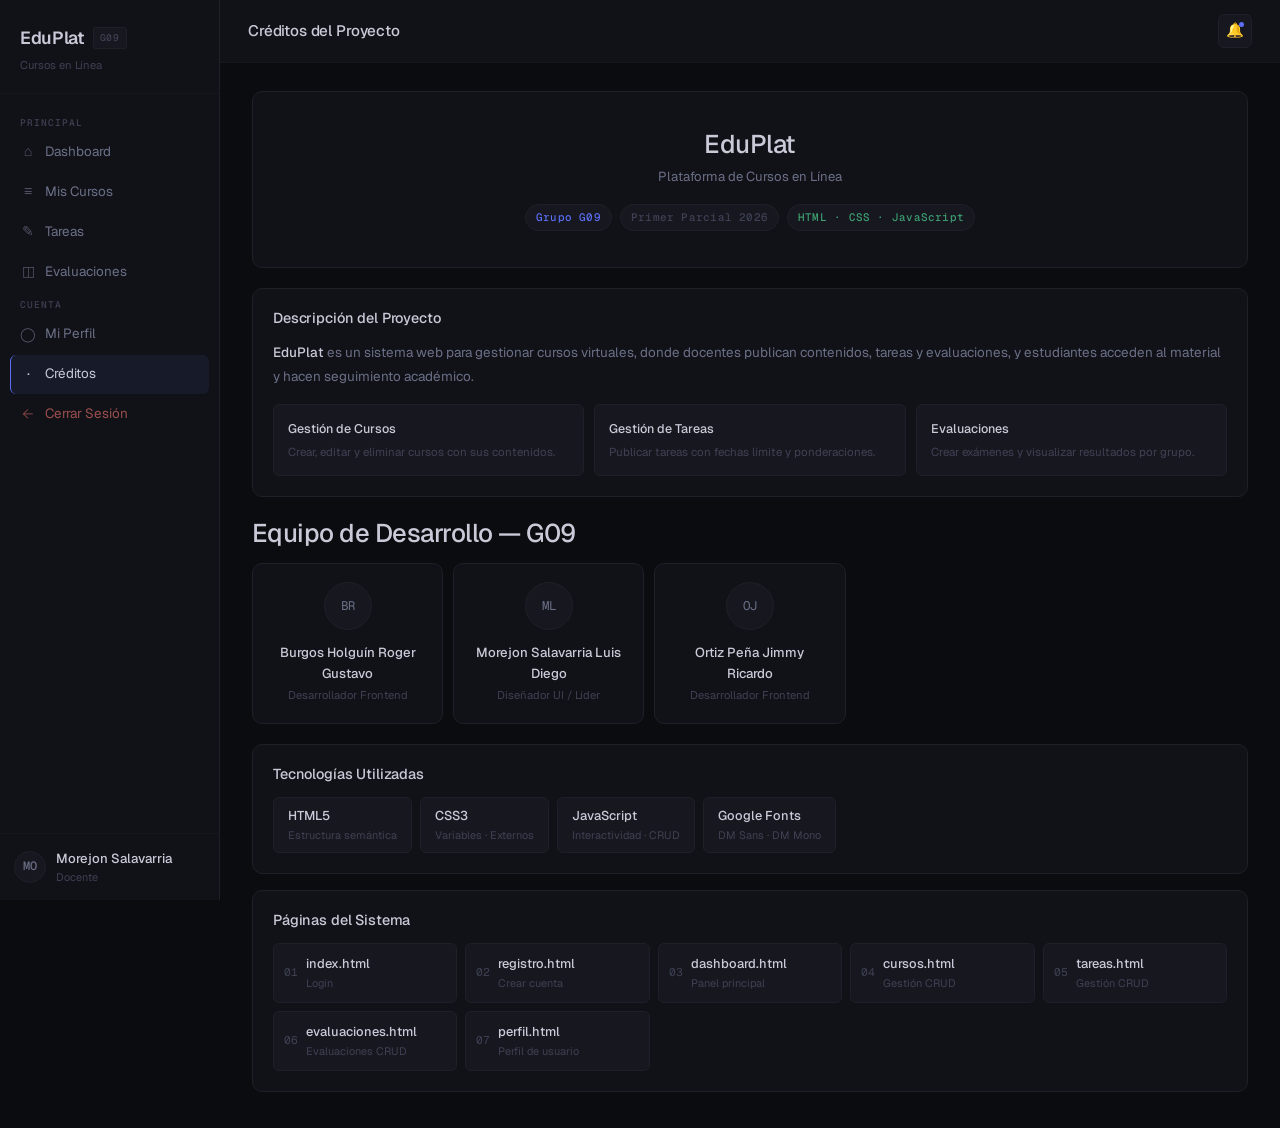
==== commit d17be782: "Update Creditos.html" ====
--- a/Creditos.html
+++ b/Creditos.html
@@ -148,7 +148,7 @@
       <div class="card fade-in" style="margin-top:16px;margin-bottom:8px;">
         <h3 class="card-title" style="margin-bottom:14px;">Páginas del Sistema</h3>
         <div style="display:grid;grid-template-columns:repeat(auto-fill,minmax(180px,1fr));gap:8px;">
-          <a href="Index.html" style="display:flex;align-items:center;gap:8px;background:var(--surface2);border:1px solid var(--border);border-radius:var(--radius-sm);padding:10px;color:var(--text);transition:border-color 0.12s;" onmouseover="this.style.borderColor='#252830'" onmouseout="this.style.borderColor='var(--border)'">
+          <a href="index.html" style="display:flex;align-items:center;gap:8px;background:var(--surface2);border:1px solid var(--border);border-radius:var(--radius-sm);padding:10px;color:var(--text);transition:border-color 0.12s;" onmouseover="this.style.borderColor='#252830'" onmouseout="this.style.borderColor='var(--border)'">
             <span style="font-size:0.7rem;font-family:var(--font-mono);color:var(--text-muted);">01</span>
             <div><div style="font-size:0.8rem;font-weight:500;">index.html</div><div style="font-size:0.68rem;color:var(--text-muted);">Login</div></div>
           </a>
